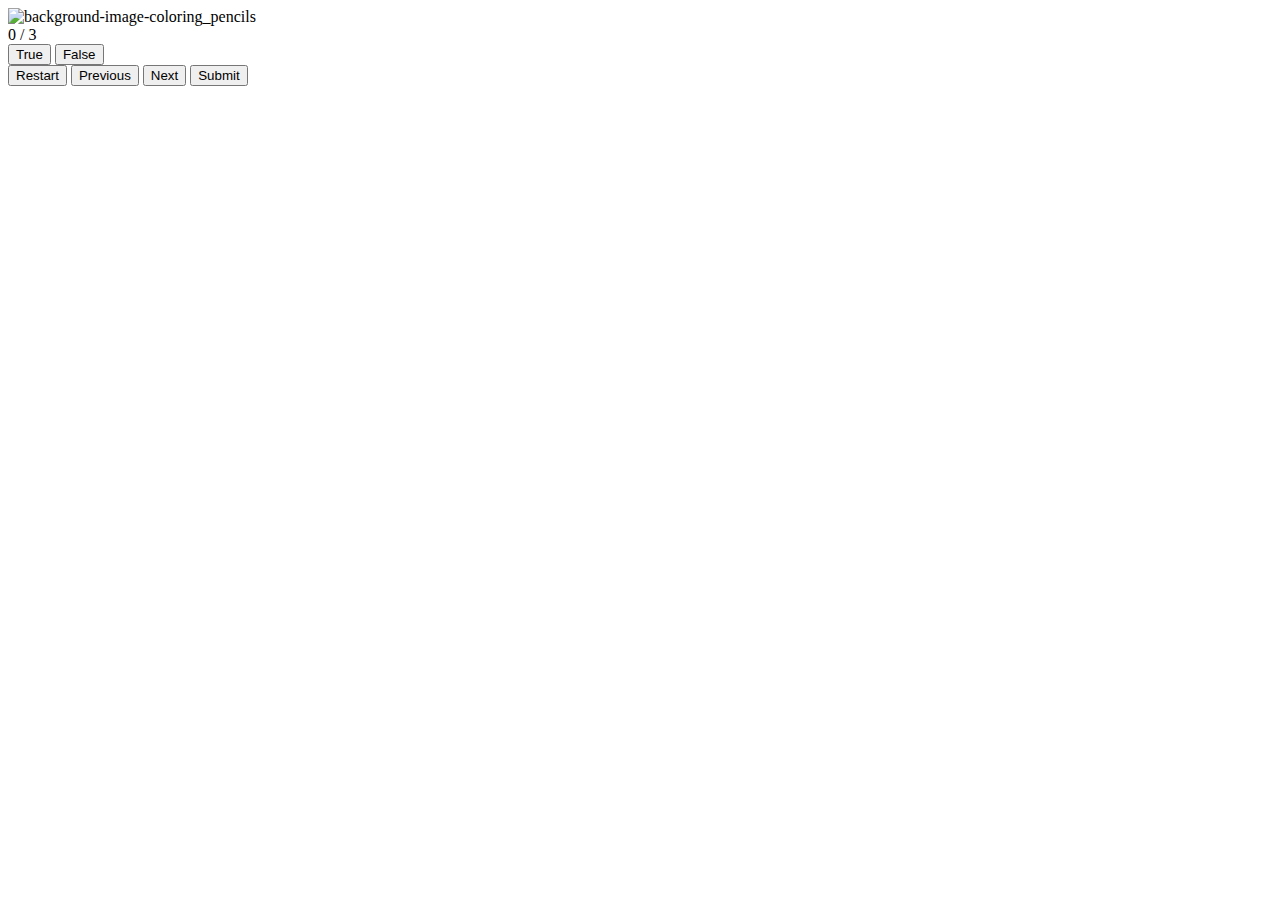
==== quiz.html @ 46b8a01e "add initial structure to quiz.html" ====
<!DOCTYPE html>
<html lang="en">
<head>
<meta charset="UTF-8">
<meta name="viewport" content="width=device-width, initial-scale=1.0">
<meta http-equiv="X-UA-Compatible" content="ie=edge">
<meta name="Description" content="Enter your description here"/>
<link rel="stylesheet" href="assets/css/style.css">
<title>Quiz My English!</title>
</head>

<body>

    <header>
        <div class="background-image">
            <img id= "background-image" src="assets/css/images/background-image.jpg" alt="background-image-coloring_pencils"> 
        </div>
    </header>
    
    <div class="wrapper">
    <div class="container">
        <div class="content">

          <div class="score">
            <span id= "user-score">0</span>
            <span id= "total-score">/ 3</span>
          </div>

          <div class="quiz-area" id="question-area"></div>
          <div id="question-text"></div>

          <div class="answers-options">
            <button class="btn btn-option1" id="answer1">True</button>
            <button class="btn btn-option2" id="answer2">False</button>
          </div>

          <div class="controls">
            <button class="btn btn-restart" id="restart">Restart</button>
            <button class="btn btn-previous" id="previous">Previous</button>
            <button class="btn btn-next" id="next">Next</button>
            <button class="btn btn-submit" id="submit">Submit</button>
          </div>
        </div>        
    </div>
    </div>
    </div>
      


<script src="/assets/css/js/script.js"></script>
</body>
</html>
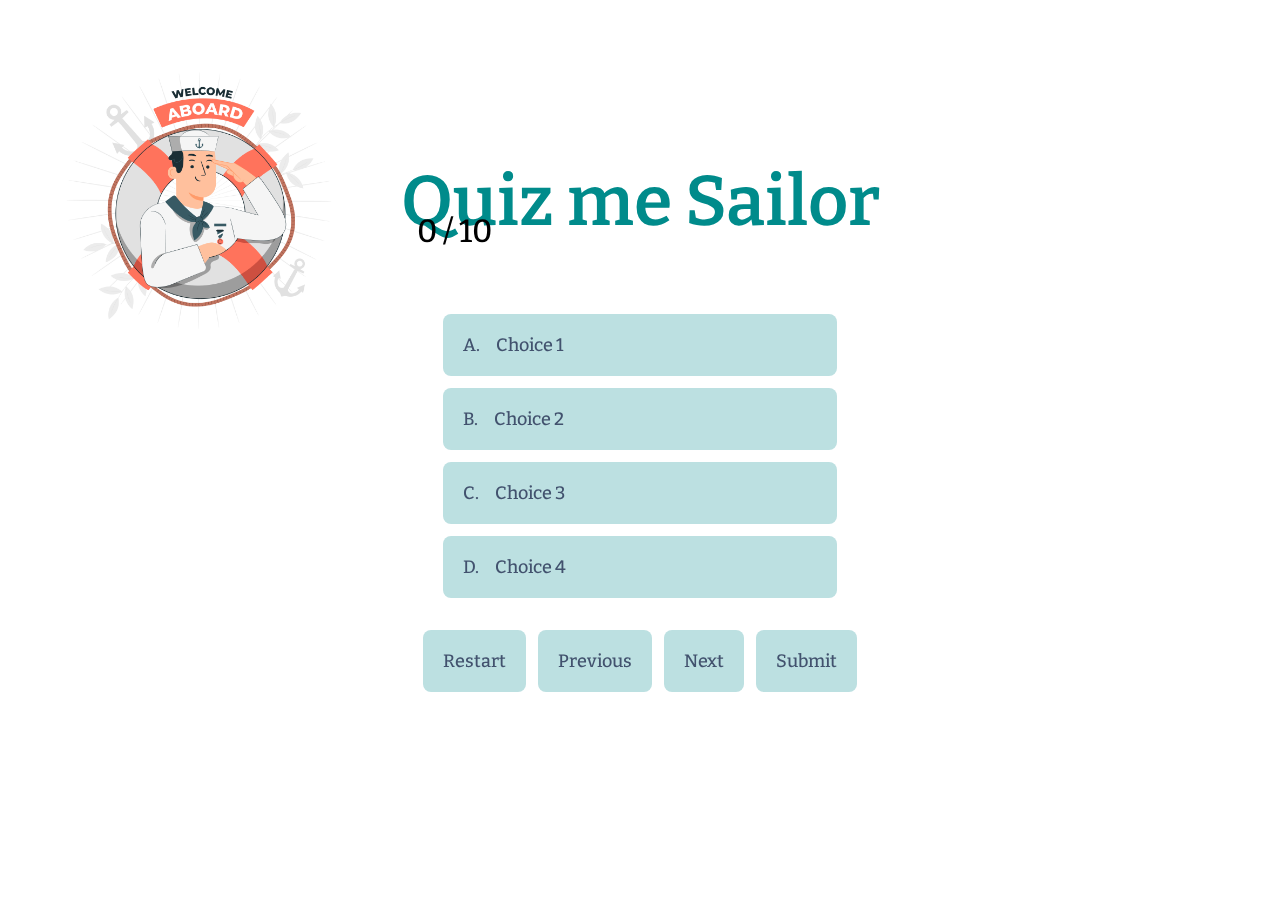
==== commit fb7e4a22: "change style and background image" ====
--- a/quiz.html
+++ b/quiz.html
@@ -13,37 +13,66 @@
 
     <header>
         <div class="background-image">
-            <img id= "background-image" src="assets/css/images/background-image.jpg" alt="background-image-coloring_pencils"> 
+            <img id= "background-image" src="assets/css/images/logo-welcome-aboard.jpg" alt="background-image-coloring_pencils"> 
         </div>
+        
+        <div class="showcase">
+          <h1 id="logo">Quiz me Sailor</h1>  
+          </div>
     </header>
     
     <div class="wrapper">
-    <div class="container">
-        <div class="content">
+        <div class="container">
+              <div class="score">
+                <span id= "user-score">0</span>
+                <span id= "total-score">/ 10</span>
+              </div>
 
-          <div class="score">
-            <span id= "user-score">0</span>
-            <span id= "total-score">/ 3</span>
-          </div>
+            <div class="content-quiz">
+    
+              
+    
+              <div class="quiz-area" id="question-area"><h2></h2></div>
+              <div id="question-text">
+                <img/>
+              </div>
+    
+              <div class="answer-options">
 
-          <div class="quiz-area" id="question-area"></div>
-          <div id="question-text"></div>
+                <button class="btn btn-option" id="answer-a">
+                  <p class="choice-prefix">A.</p>
+                  <p class="choice-text" data-number="1">Choice 1</p>
+                </button>
 
-          <div class="answers-options">
-            <button class="btn btn-option1" id="answer1">True</button>
-            <button class="btn btn-option2" id="answer2">False</button>
-          </div>
+                <button class="btn btn-option" id="answer-b">
+                  <p class="choice-prefix">B.</p>
+                  <p class="choice-text" data-number="1">Choice 2</p>
+                </button>
 
-          <div class="controls">
-            <button class="btn btn-restart" id="restart">Restart</button>
-            <button class="btn btn-previous" id="previous">Previous</button>
-            <button class="btn btn-next" id="next">Next</button>
-            <button class="btn btn-submit" id="submit">Submit</button>
-          </div>
-        </div>        
-    </div>
-    </div>
-    </div>
+                <button class="btn btn-option" id="answer-c">
+                  <p class="choice-prefix">C.</p>
+                  <p class="choice-text" data-number="1">Choice 3</p>
+                </button>
+
+                <button class="btn btn-option" id="answer-d">
+                  <p class="choice-prefix">D.</p>
+                  <p class="choice-text" data-number="1">Choice 4</p>
+                </button>
+              </div>
+    
+              <div class="controls">
+                <a href="index.html">
+                   <button class="btn" id="restart">Restart</button>
+                </a>
+                <button class="btn" id="previous">Previous</button>
+                <button class="btn" id="next">Next</button>
+                <button class="btn" id="submit">Submit</button>
+              </div>
+            </div>        
+        </div>
+        </div>
+        </div>
+          
       
 
 
--- a/assets/css/style.css
+++ b/assets/css/style.css
@@ -0,0 +1,168 @@
+@import url('https://fonts.googleapis.com/css2?family=Bitter&family=Lato&family=Montserrat&display=swap');
+
+
+* {
+    box-sizing: border-box;
+    margin: 0;
+    padding: 0;
+    font-family: 'Bitter', serif;
+}
+
+#background-image {
+    height: 30%;
+    z-index: -2;
+    position: fixed;
+    margin: 4rem;
+   /** height: 100%;
+    width: 100%;
+    z-index: -2;
+    position: fixed; **/
+}
+
+#logo {
+    width: 100%;
+    position: absolute;
+    top: 10rem;
+    text-align: center;
+    font-size: 70px;
+    font-weight: 600;
+    color: darkcyan;
+}
+.container {
+    margin: auto;
+    width: 70%;
+   /** border: 3px solid #73AD21; **/
+    padding: 10px;
+    top: 20%;
+   /** background-color: #bce0e18c; **/
+    height: 61vh;
+    display: flex;
+    position: relative;
+    flex-direction: column;
+    flex-wrap: wrap;
+    align-content: center;
+    justify-content: center;
+}
+
+.content {
+    color: #42526e;
+    padding: 7px 20px;
+    cursor: pointer;
+    margin-left: auto;
+    font-weight: 500;
+    font-size: large;
+    display: grid;
+    justify-items: start;
+}
+
+.contact_line {
+    margin-top: 0.1rem;
+    margin-bottom: 0.1rem;
+    padding: 0.3rem;
+}
+
+.contact_input {
+    color: #42526e;
+    padding: 7px 20px;
+    cursor: pointer;
+    font-weight: 500;
+    font-size: large;
+    border: #efeae6;
+    border-radius: 0.5rem;
+    margin: 0.3rem;
+    background: #bce0e11f;
+    border: 1px solid;
+}
+
+/** #quiz-header {
+    font-size: 70px;
+    font-weight: 600;
+}**/
+
+#start-quiz-btn {
+    padding: 20px;
+    margin: 6px;
+    color: grey;
+    cursor: pointer;
+    background:  darkcyan;
+    color: #42526e;
+    padding: 19px 230px;
+    cursor: pointer;
+    font-weight: 500;
+    font-size: large;
+    border: #efeae6;
+    border-radius: 0.5rem;
+}
+
+.wrapper{
+    height: 100vh;
+}
+
+.btn {
+    padding: 20px;
+    margin: 6px;
+    color: grey;
+    cursor: pointer;
+    background: #bce0e1;
+    color: #42526e;
+    cursor: pointer;
+    font-weight: 500;
+    font-size: large;
+    border: #efeae6;
+    border-radius: 0.5rem;
+
+}
+
+.btn:hover{
+    background: yellowgreen;
+    padding: 22px;
+}
+
+.answer-options {
+    padding: 20px;
+    display: flex;
+    flex-direction: column;
+}
+
+#question-text {
+    padding-left: 1rem;
+    font-size: xx-large;
+    font-weight: 500;
+}
+
+.choice-prefix {
+    display: flex;
+    justify-content: space-between;
+    align-items: center;
+    flex-direction: row;
+}
+.btn-option {
+    display: flex;
+    flex-direction: row;
+    flex-wrap: wrap;
+    justify-content: flex-start;
+
+}
+.choice-text {
+    display: flex;
+    flex-direction: row;
+    flex-wrap: wrap;
+    justify-content: flex-start;
+    padding-left: 1rem;
+}
+
+.controls {
+    display: flex;
+    flex-direction: row;
+    flex-wrap: nowrap;
+    justify-content: center;
+}
+
+.score {
+    font-size: xx-large;
+    font-weight: 500;
+}
+
+.hide {
+    display: none;
+}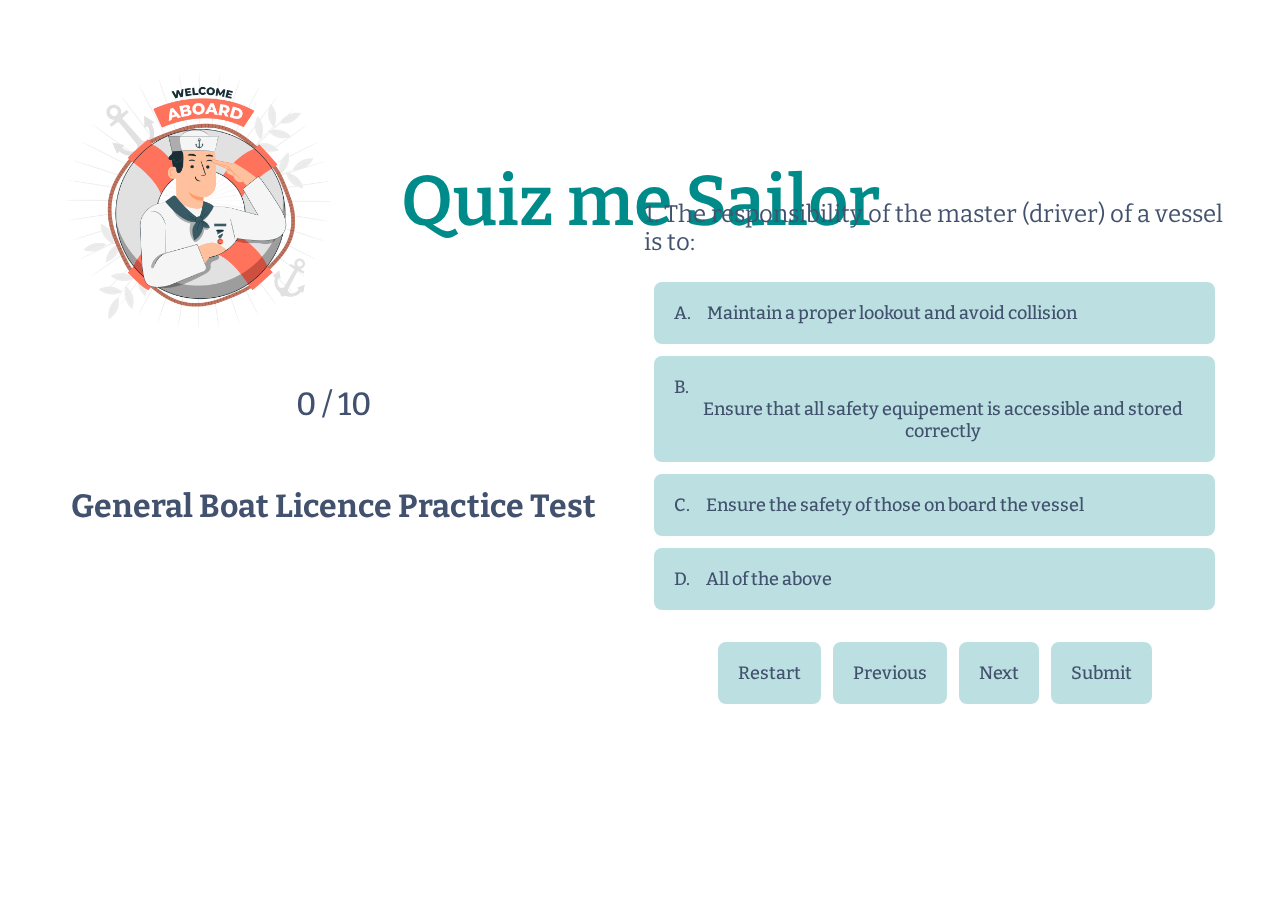
==== commit c6e549a0: "adjust style and script code" ====
--- a/quiz.html
+++ b/quiz.html
@@ -27,14 +27,13 @@
                 <span id= "user-score">0</span>
                 <span id= "total-score">/ 10</span>
               </div>
-
+              <h1 id="quiz-header">General Boat Licence Practice Test</h1>
             <div class="content-quiz">
     
               
     
               <div class="quiz-area" id="question-area"><h2></h2></div>
               <div id="question-text">
-                <img/>
               </div>
     
               <div class="answer-options">
--- a/assets/css/style.css
+++ b/assets/css/style.css
@@ -6,6 +6,7 @@
     margin: 0;
     padding: 0;
     font-family: 'Bitter', serif;
+    color: #42526e;
 }
 
 #background-image {
@@ -44,6 +45,20 @@
     justify-content: center;
 }
 
+.container-index {
+    margin: auto;
+    width: 60%;
+    padding: 10px;
+    top: 20%;
+    height: 55vh;
+    display: flex;
+    position: relative;
+    flex-direction: column;
+    flex-wrap: wrap;
+    align-content: center;
+    justify-content: center;
+}
+
 .content {
     color: #42526e;
     padding: 7px 20px;
@@ -51,8 +66,15 @@
     margin-left: auto;
     font-weight: 500;
     font-size: large;
-    display: grid;
-    justify-items: start;
+    display: flex;
+    flex-direction: column;
+    align-items: center;
+
+}
+
+.content-quiz {
+    width: 70%;
+
 }
 
 .contact_line {
@@ -74,24 +96,44 @@
     border: 1px solid;
 }
 
-/** #quiz-header {
-    font-size: 70px;
-    font-weight: 600;
-}**/
-
+#quiz-header {
+    text-align: center;
+    padding: 2rem;
+}
+
+#short-intro {
+    text-align: justify;
+}
+
+.start-btn {
+    width: 20rem;
+    padding: 1rem;
+    display: flex;
+    flex-direction: column;
+    margin: 10px;
+    color: grey;
+    cursor: pointer;
+    background: #bce0e1;
+    color: #42526e;
+    cursor: pointer;
+    font-weight: 500;
+    font-size: large;
+    border: #efeae6;
+    border-radius: 0.5rem;
+
+}
 #start-quiz-btn {
-    padding: 20px;
     margin: 6px;
     color: grey;
     cursor: pointer;
-    background:  darkcyan;
-    color: #42526e;
-    padding: 19px 230px;
-    cursor: pointer;
-    font-weight: 500;
-    font-size: large;
-    border: #efeae6;
-    border-radius: 0.5rem;
+    background: #bce0e1;
+    color: #42526e;
+    cursor: pointer;
+    font-weight: 500;
+    font-size: large;
+    border: #efeae6;
+    border-radius: 0.5rem;
+    width: 100%;
 }
 
 .wrapper{
@@ -126,8 +168,7 @@
 
 #question-text {
     padding-left: 1rem;
-    font-size: xx-large;
-    font-weight: 500;
+    font-size: x-large;
 }
 
 .choice-prefix {
@@ -161,6 +202,8 @@
 .score {
     font-size: xx-large;
     font-weight: 500;
+    text-align: center;
+    margin: 2rem;
 }
 
 .hide {
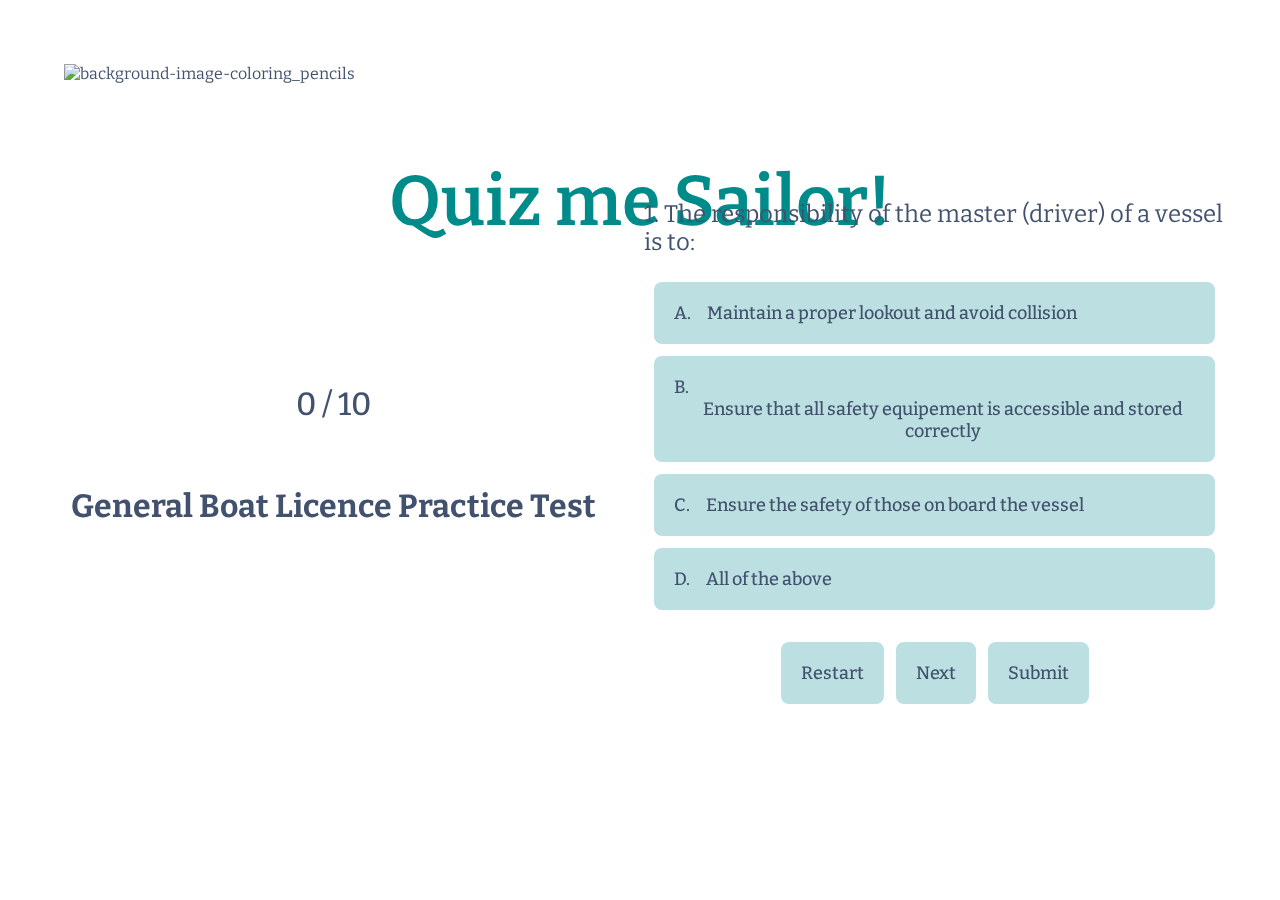
==== commit b85de6df: "add functions and style to answers, display answer messages and fix script bugs" ====
--- a/quiz.html
+++ b/quiz.html
@@ -13,12 +13,13 @@
 
     <header>
         <div class="background-image">
-            <img id= "background-image" src="assets/css/images/logo-welcome-aboard.jpg" alt="background-image-coloring_pencils"> 
+            <img id= "background-image" src="images/logo-welcome-aboard.jpg" alt="background-image-coloring_pencils"> 
         </div>
         
         <div class="showcase">
-          <h1 id="logo">Quiz me Sailor</h1>  
+          <h1 id="logo">Quiz me Sailor!</h1>  
           </div>
+          
     </header>
     
     <div class="wrapper">
@@ -58,7 +59,11 @@
                   <p class="choice-text" data-number="1">Choice 4</p>
                 </button>
               </div>
+
+              <div id="message" class="message">
     
+              </div>
+
               <div class="controls">
                 <a href="index.html">
                    <button class="btn" id="restart">Restart</button>
@@ -75,7 +80,7 @@
       
 
 
-<script src="/assets/css/js/script.js"></script>
+<script src="js/script.js"></script>
 </body>
 </html>
 
--- a/assets/css/style.css
+++ b/assets/css/style.css
@@ -105,35 +105,27 @@
     text-align: justify;
 }
 
-.start-btn {
+#start-btn {
     width: 20rem;
     padding: 1rem;
     display: flex;
     flex-direction: column;
     margin: 10px;
-    color: grey;
     cursor: pointer;
     background: #bce0e1;
+    border-radius: 0.5rem;
+  
+}
+#start-quiz-btn {
+    cursor: pointer;
+    background: #bce0e1;
     color: #42526e;
     cursor: pointer;
     font-weight: 500;
     font-size: large;
     border: #efeae6;
-    border-radius: 0.5rem;
-
-}
-#start-quiz-btn {
-    margin: 6px;
-    color: grey;
-    cursor: pointer;
-    background: #bce0e1;
-    color: #42526e;
-    cursor: pointer;
-    font-weight: 500;
-    font-size: large;
-    border: #efeae6;
-    border-radius: 0.5rem;
     width: 100%;
+    font-weight: 600;
 }
 
 .wrapper{
@@ -157,8 +149,13 @@
 
 .btn:hover{
     background: yellowgreen;
-    padding: 22px;
-}
+   
+}
+
+
+
+
+
 
 .answer-options {
     padding: 20px;
@@ -182,8 +179,12 @@
     flex-direction: row;
     flex-wrap: wrap;
     justify-content: flex-start;
-
-}
+}
+
+.btn-option:disabled {
+    cursor: default;
+}
+
 .choice-text {
     display: flex;
     flex-direction: row;
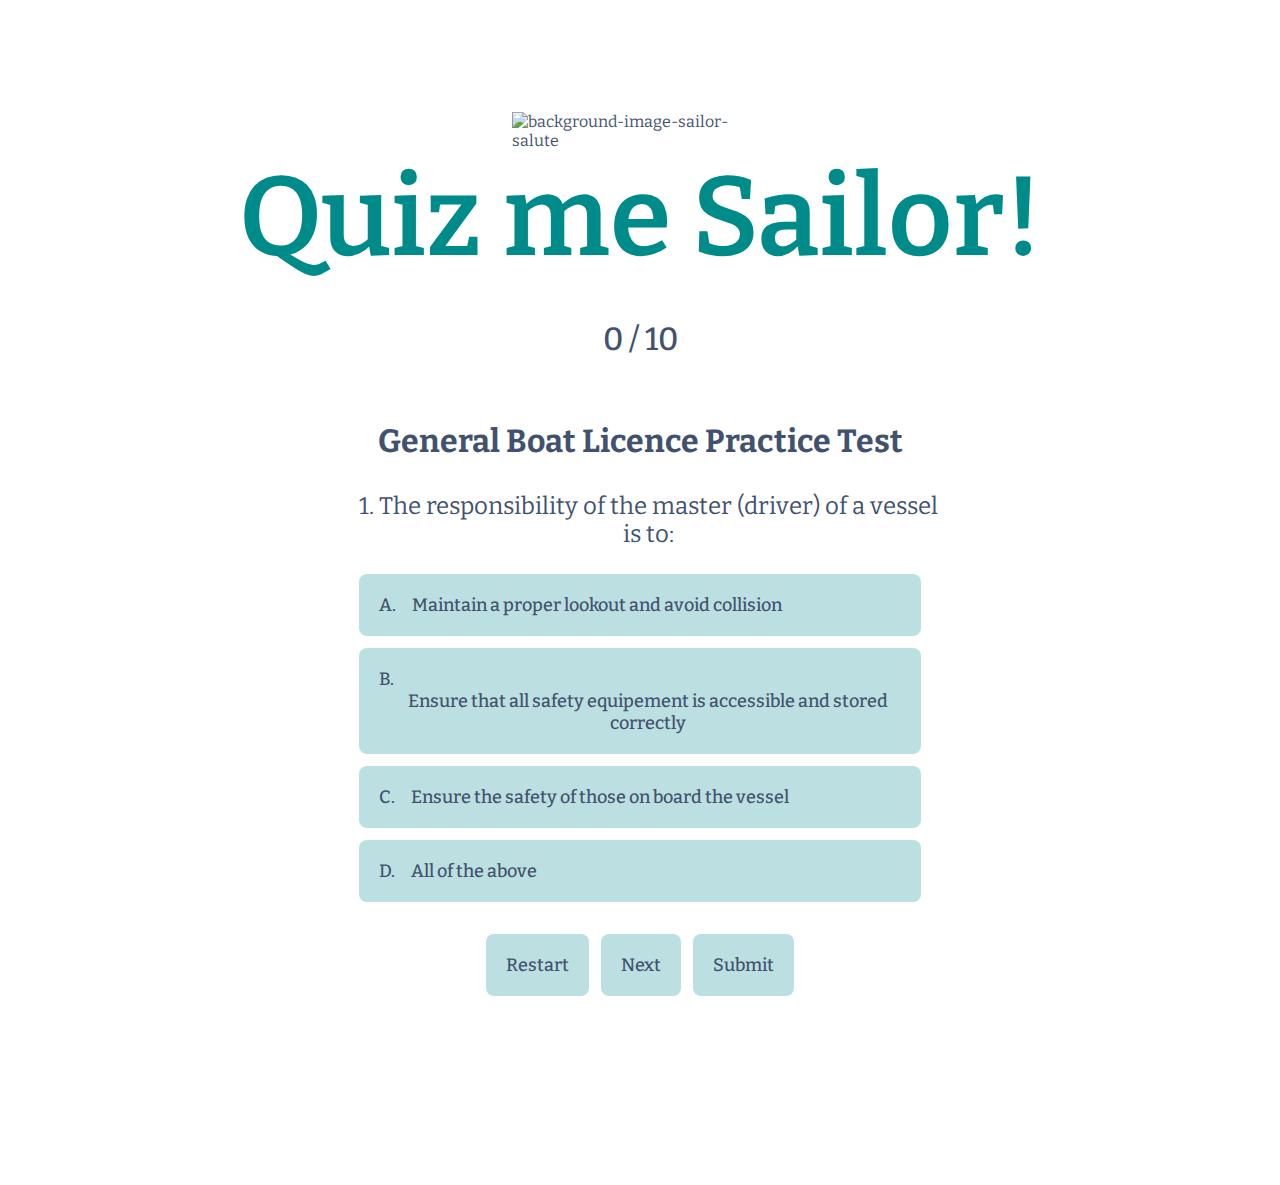
==== commit add75fc2: "adjust media queries" ====
--- a/quiz.html
+++ b/quiz.html
@@ -11,16 +11,13 @@
 
 <body>
 
-    <header>
-        <div class="background-image">
-            <img id= "background-image" src="images/logo-welcome-aboard.jpg" alt="background-image-coloring_pencils"> 
-        </div>
-        
-        <div class="showcase">
-          <h1 id="logo">Quiz me Sailor!</h1>  
-          </div>
-          
-    </header>
+  <header>
+    <div class="header-background">
+        <img id= "background-image" src="images/logo-welcome-aboard.jpg" alt="background-image-sailor-salute"> 
+        <h1 id="logo">Quiz me Sailor!</h1>  
+   </div>
+
+</header>
     
     <div class="wrapper">
         <div class="container">
--- a/assets/css/style.css
+++ b/assets/css/style.css
@@ -8,35 +8,45 @@
     font-family: 'Bitter', serif;
     color: #42526e;
 }
+.header-background {
+    display: flex;
+    flex-direction: column;
+    align-items: center;
+}
 
 #background-image {
-    height: 30%;
-    z-index: -2;
-    position: fixed;
-    margin: 4rem;
-   /** height: 100%;
-    width: 100%;
-    z-index: -2;
-    position: fixed; **/
+        height: 30%;
+        margin-top: 7rem;
+        width: 20%;
 }
 
 #logo {
     width: 100%;
-    position: absolute;
-    top: 10rem;
     text-align: center;
-    font-size: 70px;
+    font-size: 7rem;
     font-weight: 600;
     color: darkcyan;
 }
 .container {
     margin: auto;
     width: 70%;
-   /** border: 3px solid #73AD21; **/
     padding: 10px;
     top: 20%;
-   /** background-color: #bce0e18c; **/
-    height: 61vh;
+    height: 40vh;
+    display: flex;
+    position: relative;
+    flex-direction: column;
+    align-items: center;
+    justify-content: center;
+
+}
+
+.container-index {
+    margin: auto;
+    width: 50%;
+    padding: 10px;
+    top: 20%;
+    height: 55vh;
     display: flex;
     position: relative;
     flex-direction: column;
@@ -45,20 +55,6 @@
     justify-content: center;
 }
 
-.container-index {
-    margin: auto;
-    width: 60%;
-    padding: 10px;
-    top: 20%;
-    height: 55vh;
-    display: flex;
-    position: relative;
-    flex-direction: column;
-    flex-wrap: wrap;
-    align-content: center;
-    justify-content: center;
-}
-
 .content {
     color: #42526e;
     padding: 7px 20px;
@@ -78,9 +74,9 @@
 }
 
 .contact_line {
-    margin-top: 0.1rem;
+    margin-top: 3.1rem;
     margin-bottom: 0.1rem;
-    padding: 0.3rem;
+    font-size: xx-large;
 }
 
 .contact_input {
@@ -89,11 +85,11 @@
     cursor: pointer;
     font-weight: 500;
     font-size: large;
-    border: #efeae6;
     border-radius: 0.5rem;
     margin: 0.3rem;
     background: #bce0e11f;
-    border: 1px solid;
+    border: 0.5px solid #bce0e1;
+    width: 20rem;
 }
 
 #quiz-header {
@@ -153,10 +149,6 @@
 }
 
 
-
-
-
-
 .answer-options {
     padding: 20px;
     display: flex;
@@ -166,6 +158,7 @@
 #question-text {
     padding-left: 1rem;
     font-size: x-large;
+    text-align: center;
 }
 
 .choice-prefix {
@@ -179,6 +172,11 @@
     flex-direction: row;
     flex-wrap: wrap;
     justify-content: flex-start;
+}
+
+.btn-option:hover{
+    background: yellowgreen;
+   
 }
 
 .btn-option:disabled {
@@ -209,4 +207,142 @@
 
 .hide {
     display: none;
+}
+
+@media only screen and (max-width: 400px) {
+    /*.container-index {
+        height: 54vh;
+    }*/
+    #logo {
+        font-size: xx-large;
+        width: 100%;
+    }
+
+    #background-image {
+        height: 10%;
+        margin-top: 7rem;
+        width: 25%;
+    }
+
+    #quiz-header {
+    font-size: x-large;
+    }
+    .contact_line {
+        font-size: x-large;
+        width: 100%;
+    }
+    .contact_input {
+        width: 100%;
+    }
+    #start-btn {
+        width: 100%;
+    }
+
+    .container {
+        height: 87vh;
+    }
+    .content-quiz {
+        width: 100%;
+    }
+
+    .content {
+        width: 100%;
+    }
+}
+
+@media only screen and (max-width: 768px) {
+    
+    #background-image {
+        height: 18%;
+        margin-top: 2rem;
+    }
+    #logo {
+        font-size: xxx-large;
+    }
+
+   /* .container-index {
+        width: 80%;
+    }*/
+    .content {
+        width: 100%;
+    }
+    .contact_line {
+        font-size: x-large;
+    }
+
+    .container {
+        width: 100%;
+        height: 81vh;
+        top: 20%;
+            
+    }
+
+    #quiz-header {
+        font-size: x-large;
+        padding: 1rem;
+    }
+    .content-quiz {
+    width: 100%;
+}
+   
+}
+
+@media only screen and (max-width: 992px) {
+    #background-image {
+        height: 18%;
+    }
+    #logo {
+        font-size: xxx-large;
+    }
+
+    .container-index {
+        width: 80%;
+    }
+
+    .contact_line {
+        font-size: x-large;
+    }
+
+    .container {
+        width: 80%;
+       
+            
+    }
+    .score {
+        font-size: x-large;
+        text-align: center;
+        margin: 1rem
+    }
+
+    #quiz-header {
+        font-size: x-large;
+        padding: 1rem;
+    }
+
+    .content-quiz {
+    width: 100%;
+}
+    .content {
+    width: 100%;
+}
+    
+}
+
+@media only screen and (max-width: 1200px){
+    
+    .container-index {
+        height: 65vh;     
+    }
+
+    #background-image {
+        height: 18%;
+    }
+    .content-quiz {
+        width: 100%;
+    }
+    .content {
+        width: 100%;
+    }
+
+   
 }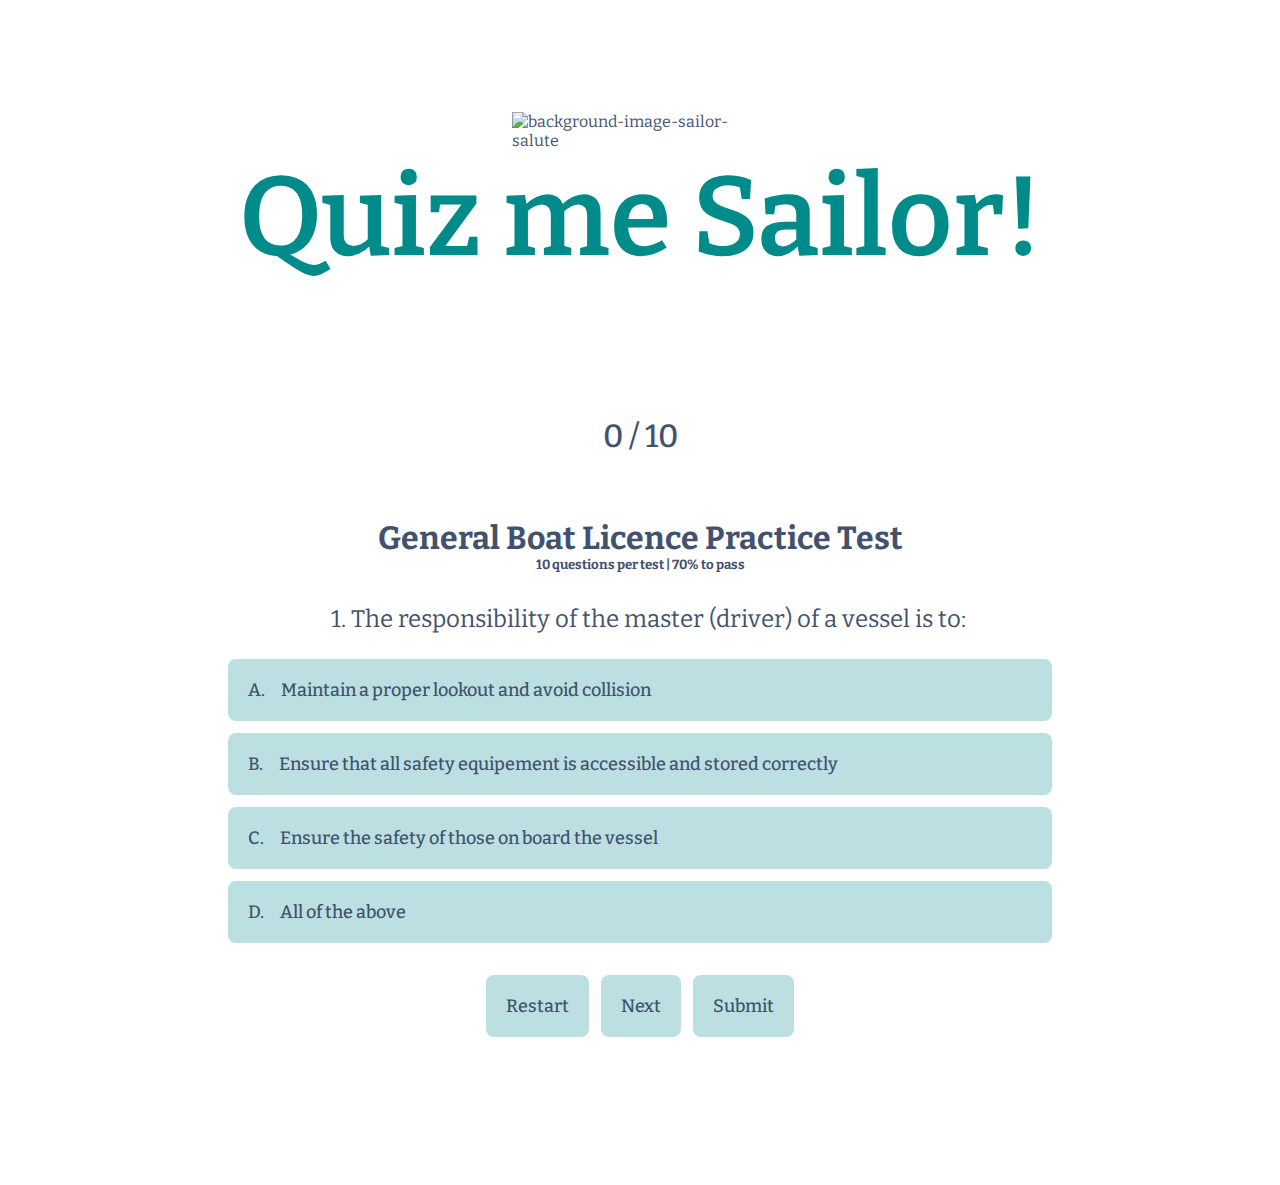
==== commit e7332131: "add header subtitle and style" ====
--- a/quiz.html
+++ b/quiz.html
@@ -4,80 +4,77 @@
 <meta charset="UTF-8">
 <meta name="viewport" content="width=device-width, initial-scale=1.0">
 <meta http-equiv="X-UA-Compatible" content="ie=edge">
-<meta name="Description" content="Enter your description here"/>
+<meta name="Quiz me, Sailor!" content="Boat Licence Practice Test">
 <link rel="stylesheet" href="assets/css/style.css">
-<title>Quiz My English!</title>
+<title>Quiz me Sailor!</title>
 </head>
 
 <body>
 
   <header>
     <div class="header-background">
-        <img id= "background-image" src="images/logo-welcome-aboard.jpg" alt="background-image-sailor-salute"> 
+        <img id= "background-image" src="assets/images/logo-welcome-aboard-compressed.jpg" alt="background-image-sailor-salute"> 
         <h1 id="logo">Quiz me Sailor!</h1>  
    </div>
 
 </header>
     
-    <div class="wrapper">
-        <div class="container">
+    <main class="wrapper">
+        <section class="container">
+
               <div class="score">
                 <span id= "user-score">0</span>
                 <span id= "total-score">/ 10</span>
               </div>
               <h1 id="quiz-header">General Boat Licence Practice Test</h1>
-            <div class="content-quiz">
+              <h5 id="quiz-header-subtitle">10 questions per test | 70% to pass</h5>
+
+             <div class="content-quiz">
     
-              
-    
-              <div class="quiz-area" id="question-area"><h2></h2></div>
-              <div id="question-text">
-              </div>
+              <div class="quiz-area" id="question-area"></div>
+              <div id="question-text"></div>
     
               <div class="answer-options">
 
                 <button class="btn btn-option" id="answer-a">
-                  <p class="choice-prefix">A.</p>
-                  <p class="choice-text" data-number="1">Choice 1</p>
+                  <span class="choice-prefix">A.</span>
+                  <span class="choice-text" data-number="1">Choice 1</span>
                 </button>
 
                 <button class="btn btn-option" id="answer-b">
-                  <p class="choice-prefix">B.</p>
-                  <p class="choice-text" data-number="1">Choice 2</p>
+                  <span class="choice-prefix">B.</span>
+                  <span class="choice-text" data-number="1">Choice 2</span>
                 </button>
 
                 <button class="btn btn-option" id="answer-c">
-                  <p class="choice-prefix">C.</p>
-                  <p class="choice-text" data-number="1">Choice 3</p>
+                  <span class="choice-prefix">C.</span>
+                  <span class="choice-text" data-number="1">Choice 3</span>
                 </button>
 
                 <button class="btn btn-option" id="answer-d">
-                  <p class="choice-prefix">D.</p>
-                  <p class="choice-text" data-number="1">Choice 4</p>
+                  <span class="choice-prefix">D.</span>
+                  <span class="choice-text" data-number="1">Choice 4</span>
                 </button>
+
               </div>
 
-              <div id="message" class="message">
-    
-              </div>
+              <div id="message" class="message"></div>
 
               <div class="controls">
-                <a href="index.html">
-                   <button class="btn" id="restart">Restart</button>
-                </a>
+                <form action="index.html">
+                  <button class="btn" type="submit" value="Restart">Restart</button>
+                </form>
                 <button class="btn" id="previous">Previous</button>
                 <button class="btn" id="next">Next</button>
                 <button class="btn" id="submit">Submit</button>
               </div>
-            </div>        
-        </div>
-        </div>
-        </div>
-          
-      
 
+           </div>
 
-<script src="js/script.js"></script>
+      </section>          
+  </main>
+
+<script src="assets/js/script.js"></script>
 </body>
 </html>
 
--- a/assets/css/style.css
+++ b/assets/css/style.css
@@ -7,7 +7,10 @@
     padding: 0;
     font-family: 'Bitter', serif;
     color: #42526e;
-}
+    max-height: 100%;
+}
+
+/* Header */
 .header-background {
     display: flex;
     flex-direction: column;
@@ -27,26 +30,17 @@
     font-weight: 600;
     color: darkcyan;
 }
-.container {
-    margin: auto;
-    width: 70%;
-    padding: 10px;
-    top: 20%;
-    height: 40vh;
-    display: flex;
-    position: relative;
-    flex-direction: column;
-    align-items: center;
-    justify-content: center;
-
+/* Index page */
+
+.wrapper{
+    height: 100vh;
 }
 
 .container-index {
     margin: auto;
     width: 50%;
     padding: 10px;
-    top: 20%;
-    height: 55vh;
+    top: 10%;
     display: flex;
     position: relative;
     flex-direction: column;
@@ -68,10 +62,11 @@
 
 }
 
-.content-quiz {
-    width: 70%;
-
-}
+#short-intro {
+    text-align: justify;
+}
+
+/*Username field*/
 
 .contact_line {
     margin-top: 3.1rem;
@@ -91,15 +86,7 @@
     border: 0.5px solid #bce0e1;
     width: 20rem;
 }
-
-#quiz-header {
-    text-align: center;
-    padding: 2rem;
-}
-
-#short-intro {
-    text-align: justify;
-}
+/*Start quiz button on the index page*/
 
 #start-btn {
     width: 20rem;
@@ -124,10 +111,40 @@
     font-weight: 600;
 }
 
-.wrapper{
-    height: 100vh;
-}
-
+/*The quiz page*/
+
+.container {
+    margin: auto;
+    width: 70%;
+    padding: 10px;
+    top: 10%;
+    display: flex;
+    position: relative;
+    flex-direction: column;
+    align-items: center;
+    justify-content: center;
+}
+.content-quiz {
+    width: 70%;
+}
+
+#quiz-header {
+    text-align: center;
+    padding: 2rem 0 0 0;
+}
+
+#quiz-header-subtitle {
+    padding-bottom: 2rem;
+}
+
+/* The control buttons */
+
+.controls {
+    display: flex;
+    flex-direction: row;
+    flex-wrap: wrap;
+    justify-content: center;
+}
 .btn {
     padding: 20px;
     margin: 6px;
@@ -140,14 +157,11 @@
     font-size: large;
     border: #efeae6;
     border-radius: 0.5rem;
-
 }
 
 .btn:hover{
     background: yellowgreen;
-   
-}
-
+}
 
 .answer-options {
     padding: 20px;
@@ -161,27 +175,16 @@
     text-align: center;
 }
 
+/*The answer are alphabetically ordered from A to D */
+
 .choice-prefix {
     display: flex;
     justify-content: space-between;
     align-items: center;
     flex-direction: row;
 }
-.btn-option {
-    display: flex;
-    flex-direction: row;
-    flex-wrap: wrap;
-    justify-content: flex-start;
-}
-
-.btn-option:hover{
-    background: yellowgreen;
-   
-}
-
-.btn-option:disabled {
-    cursor: default;
-}
+
+/* The answers */
 
 .choice-text {
     display: flex;
@@ -191,12 +194,23 @@
     padding-left: 1rem;
 }
 
-.controls {
+.btn-option {
     display: flex;
     flex-direction: row;
-    flex-wrap: nowrap;
-    justify-content: center;
-}
+    flex-wrap: wrap;
+    justify-content: flex-start;
+}
+
+.btn-option:hover{
+    background: yellowgreen;
+   
+}
+
+.btn-option:disabled {
+    cursor: default;
+}
+
+/*score panel*/
 
 .score {
     font-size: xx-large;
@@ -209,10 +223,10 @@
     display: none;
 }
 
+/*Media queries*/
+
 @media only screen and (max-width: 400px) {
-    /*.container-index {
-        height: 54vh;
-    }*/
+    
     #logo {
         font-size: xx-large;
         width: 100%;
@@ -238,9 +252,6 @@
         width: 100%;
     }
 
-    .container {
-        height: 87vh;
-    }
     .content-quiz {
         width: 100%;
     }
@@ -260,20 +271,12 @@
         font-size: xxx-large;
     }
 
-   /* .container-index {
-        width: 80%;
-    }*/
     .content {
         width: 100%;
     }
-    .contact_line {
-        font-size: x-large;
-    }
 
     .container {
         width: 100%;
-        height: 81vh;
-        top: 20%;
             
     }
 
@@ -299,9 +302,6 @@
         width: 80%;
     }
 
-    .contact_line {
-        font-size: x-large;
-    }
 
     .container {
         width: 80%;
@@ -328,12 +328,8 @@
     
 }
 
-@media only screen and (max-width: 1200px){
+@media only screen and (max-width: 1440px){
     
-    .container-index {
-        height: 65vh;     
-    }
-
     #background-image {
         height: 18%;
     }
@@ -343,6 +339,5 @@
     .content {
         width: 100%;
     }
-
    
 }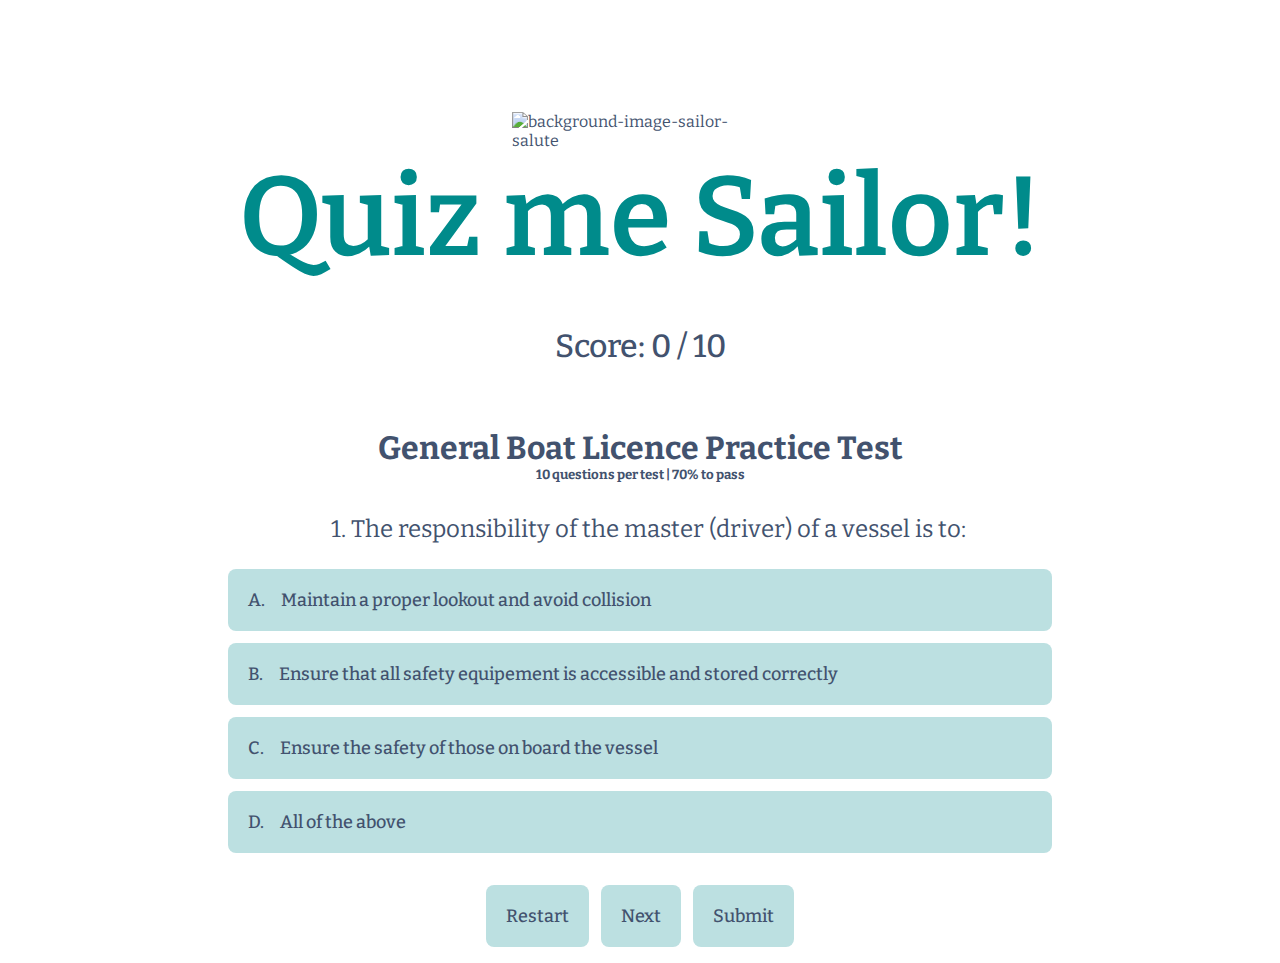
==== commit 370db730: "Add validator function for username and correction of code logic" ====
--- a/quiz.html
+++ b/quiz.html
@@ -23,6 +23,7 @@
         <section class="container">
 
               <div class="score">
+                <span>Score: </span>
                 <span id= "user-score">0</span>
                 <span id= "total-score">/ 10</span>
               </div>
@@ -38,22 +39,22 @@
 
                 <button class="btn btn-option" id="answer-a">
                   <span class="choice-prefix">A.</span>
-                  <span class="choice-text" data-number="1">Choice 1</span>
+                  <span class="choice-text" data-number="1"></span>
                 </button>
 
                 <button class="btn btn-option" id="answer-b">
                   <span class="choice-prefix">B.</span>
-                  <span class="choice-text" data-number="1">Choice 2</span>
+                  <span class="choice-text" data-number="1"></span>
                 </button>
 
                 <button class="btn btn-option" id="answer-c">
                   <span class="choice-prefix">C.</span>
-                  <span class="choice-text" data-number="1">Choice 3</span>
+                  <span class="choice-text" data-number="1"></span>
                 </button>
 
                 <button class="btn btn-option" id="answer-d">
                   <span class="choice-prefix">D.</span>
-                  <span class="choice-text" data-number="1">Choice 4</span>
+                  <span class="choice-text" data-number="1"></span>
                 </button>
 
               </div>
--- a/assets/css/style.css
+++ b/assets/css/style.css
@@ -33,7 +33,7 @@
 /* Index page */
 
 .wrapper{
-    height: 100vh;
+    /* height: 100vh;*/
 }
 
 .container-index {
@@ -197,7 +197,6 @@
 .btn-option {
     display: flex;
     flex-direction: row;
-    flex-wrap: wrap;
     justify-content: flex-start;
 }
 
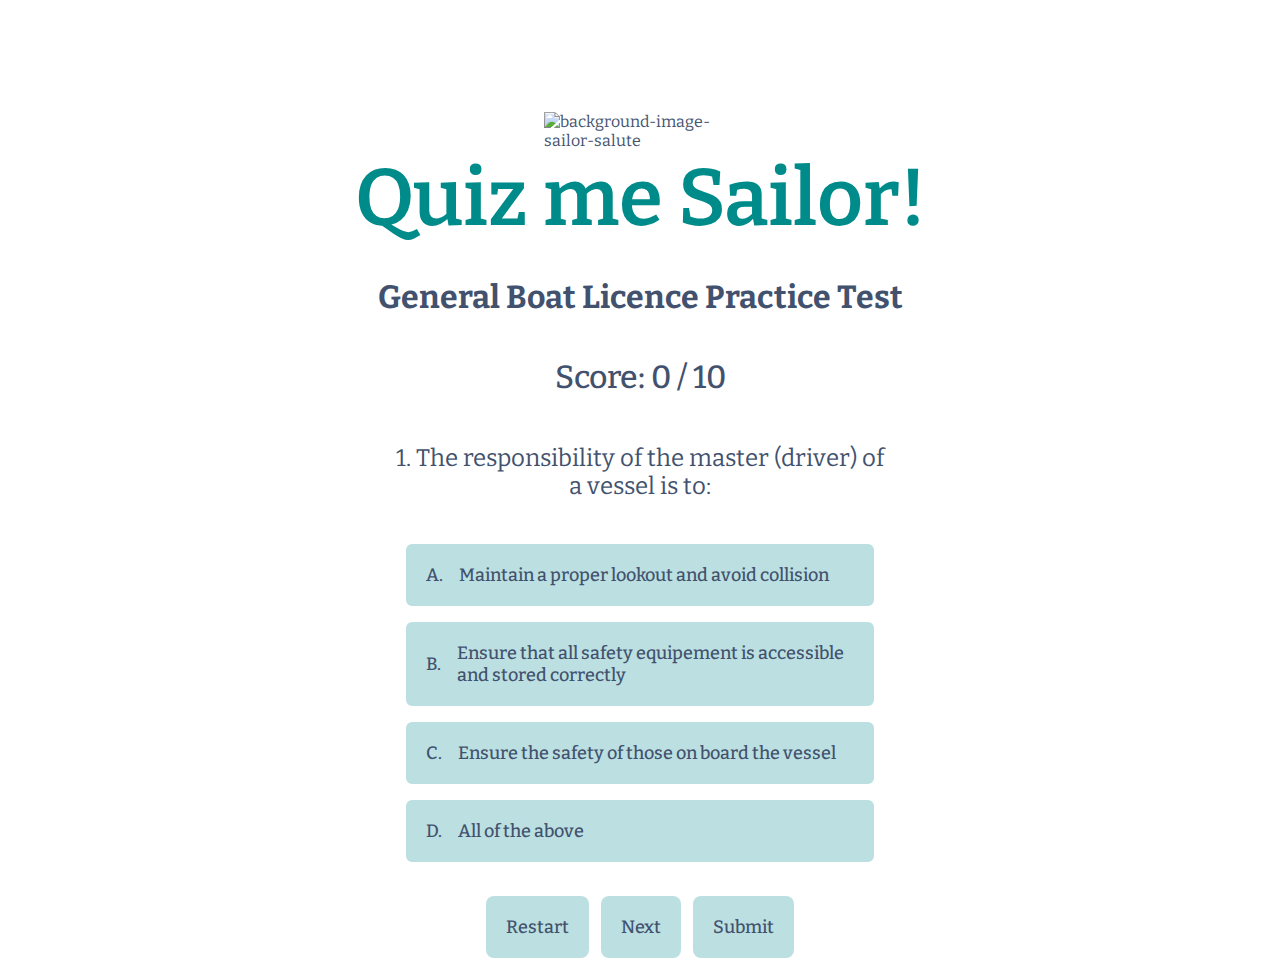
==== commit 38c85600: "Add information to the readme and tidy up script" ====
--- a/quiz.html
+++ b/quiz.html
@@ -7,16 +7,23 @@
 <meta name="Quiz me, Sailor!" content="Boat Licence Practice Test">
 <link rel="stylesheet" href="assets/css/style.css">
 <title>Quiz me Sailor!</title>
+
+<!--favicon links from https://favicon.io/ -->
+<link rel="apple-touch-icon" sizes="180x180" href="favicon/apple-touch-icon.png">
+<link rel="icon" type="image/png" sizes="32x32" href="favicon/favicon-32x32.png">
+<link rel="icon" type="image/png" sizes="16x16" href="favicon/favicon-16x16.png">
 </head>
 
 <body>
 
   <header>
-    <div class="header-background">
-        <img id= "background-image" src="assets/images/logo-welcome-aboard-compressed.jpg" alt="background-image-sailor-salute"> 
-        <h1 id="logo">Quiz me Sailor!</h1>  
-   </div>
-
+    <div class="header-inner">
+        <img id= "background-image" src="assets/images/logo-welcome-aboard-compressed.jpg" alt="background-image-sailor-salute">
+        <div class="header-text">
+          <h1 id="logo">Quiz me Sailor!</h1>  
+          <h1 id="quiz-header">General Boat Licence Practice Test</h1>
+        </div>
+    </div>
 </header>
     
     <main class="wrapper">
@@ -27,8 +34,6 @@
                 <span id= "user-score">0</span>
                 <span id= "total-score">/ 10</span>
               </div>
-              <h1 id="quiz-header">General Boat Licence Practice Test</h1>
-              <h5 id="quiz-header-subtitle">10 questions per test | 70% to pass</h5>
 
              <div class="content-quiz">
     
--- a/assets/css/style.css
+++ b/assets/css/style.css
@@ -11,22 +11,29 @@
 }
 
 /* Header */
-.header-background {
+.header-inner {
+    display: flex;
+    flex-direction: column;
+    align-items: center;
+}
+
+/* Header */
+.header-text {
     display: flex;
     flex-direction: column;
     align-items: center;
 }
 
 #background-image {
-        height: 30%;
+        max-height: 20%;
         margin-top: 7rem;
-        width: 20%;
+        max-width: 15%;
 }
 
 #logo {
     width: 100%;
     text-align: center;
-    font-size: 7rem;
+    font-size: 5rem;
     font-weight: 600;
     color: darkcyan;
 }
@@ -39,6 +46,7 @@
 .container-index {
     margin: auto;
     width: 50%;
+    min-width: 768px;
     padding: 10px;
     top: 10%;
     display: flex;
@@ -66,10 +74,14 @@
     text-align: justify;
 }
 
+#message {
+    font-size: larger;
+    text-align: center;
+}
+
 /*Username field*/
 
 .contact_line {
-    margin-top: 3.1rem;
     margin-bottom: 0.1rem;
     font-size: xx-large;
 }
@@ -85,6 +97,7 @@
     background: #bce0e11f;
     border: 0.5px solid #bce0e1;
     width: 20rem;
+    text-align: center;
 }
 /*Start quiz button on the index page*/
 
@@ -115,17 +128,17 @@
 
 .container {
     margin: auto;
-    width: 70%;
+    width: 50%;
+    min-width: 768px;
     padding: 10px;
-    top: 10%;
-    display: flex;
-    position: relative;
+    display: flex;
     flex-direction: column;
     align-items: center;
     justify-content: center;
 }
+
 .content-quiz {
-    width: 70%;
+   width: 70%;
 }
 
 #quiz-header {
@@ -134,7 +147,8 @@
 }
 
 #quiz-header-subtitle {
-    padding-bottom: 2rem;
+    margin: 2rem;
+    font-size: large;
 }
 
 /* The control buttons */
@@ -170,9 +184,11 @@
 }
 
 #question-text {
-    padding-left: 1rem;
+    margin: 1rem;
+    margin-left: 1rem;
     font-size: x-large;
     text-align: center;
+
 }
 
 /*The answer are alphabetically ordered from A to D */
@@ -191,13 +207,15 @@
     flex-direction: row;
     flex-wrap: wrap;
     justify-content: flex-start;
-    padding-left: 1rem;
+    margin-left: 1rem;
+    text-align: left;
 }
 
 .btn-option {
     display: flex;
     flex-direction: row;
     justify-content: flex-start;
+    border: 2px solid white;
 }
 
 .btn-option:hover{
@@ -232,61 +250,119 @@
     }
 
     #background-image {
-        height: 10%;
-        margin-top: 7rem;
-        width: 25%;
-    }
-
-    #quiz-header {
-    font-size: x-large;
-    }
+        max-height: 20%;
+        margin-top: 1rem;
+        max-width: 25%;
+    }
+
     .contact_line {
-        font-size: x-large;
-        width: 100%;
-    }
+        font-size: large;
+    }
+
+    #start-btn {
+        padding: 0.5rem;
+        width: 80%;
+    }
+
+    .content {
+        padding: 0px;
+    }
+
+    #question-text {
+        font-size: medium !important;
+    }
+
+    .choice-text {
+        font-size: small !important;
+    }
+
+    .btn {
+        padding: 10px;
+        font-size: small !important;
+    }
+
+    #short-intro {
+        font-size: medium;
+    }
+
+    #message {
+        font-size: small;
+    }
+
+    .score {
+        font-size: medium !important;
+    }
+
+    #quiz-header-subtitle {
+        font-size: medium;
+    }
+
+    #start-quiz-btn {
+        font-size: medium;
+    }
+
     .contact_input {
-        width: 100%;
-    }
-    #start-btn {
-        width: 100%;
-    }
-
-    .content-quiz {
-        width: 100%;
-    }
-
-    .content {
-        width: 100%;
+        font-size: medium;
+        width: 80%;
+    }
+
+    .answer-options {
+        padding: 5px !important;
     }
 }
 
 @media only screen and (max-width: 768px) {
     
+    #quiz-header {
+        font-size: 4.5vw !important;
+       
+    }
+
+    .header-inner {
+        justify-content: center;
+        margin-top: 1rem;
+    }
+
+    #logo {
+        font-size: 8vw !important;
+    }
+
     #background-image {
-        height: 18%;
-        margin-top: 2rem;
-    }
-    #logo {
-        font-size: xxx-large;
-    }
-
-    .content {
-        width: 100%;
+        max-height: 20%;
+        margin-top: 1rem;
+        max-width: 25%;
     }
 
     .container {
         width: 100%;
-            
-    }
-
-    #quiz-header {
-        font-size: x-large;
-        padding: 1rem;
+        min-width: 0px;
+    }
+
+    .container-index {
+        width: 100%;
+        min-width: 0px;
+    }
+
+    #question-text {
+        font-size: large;
+    }
+
+    .choice-text {
+        font-size: medium;
+    }
+    .btn {
+        padding: 10px;
+        font-size: medium;
     }
     .content-quiz {
-    width: 100%;
-}
-   
+       width: 100%;
+    }
+    .answer-options {
+        padding: 10px;
+    }
+    #short-intro {
+        width: 85%;
+    }
 }
 
 @media only screen and (max-width: 992px) {
@@ -297,46 +373,19 @@
         font-size: xxx-large;
     }
 
-    .container-index {
-        width: 80%;
-    }
-
-
-    .container {
-        width: 80%;
-       
-            
-    }
     .score {
-        font-size: x-large;
+        font-size: large;
         text-align: center;
-        margin: 1rem
+        margin: 0.2rem;
     }
 
     #quiz-header {
         font-size: x-large;
-        padding: 1rem;
-    }
-
-    .content-quiz {
-    width: 100%;
-}
-    .content {
-    width: 100%;
-}
+    }
     
 }
 
 @media only screen and (max-width: 1440px){
     
-    #background-image {
-        height: 18%;
-    }
-    .content-quiz {
-        width: 100%;
-    }
-    .content {
-        width: 100%;
-    }
    
 }